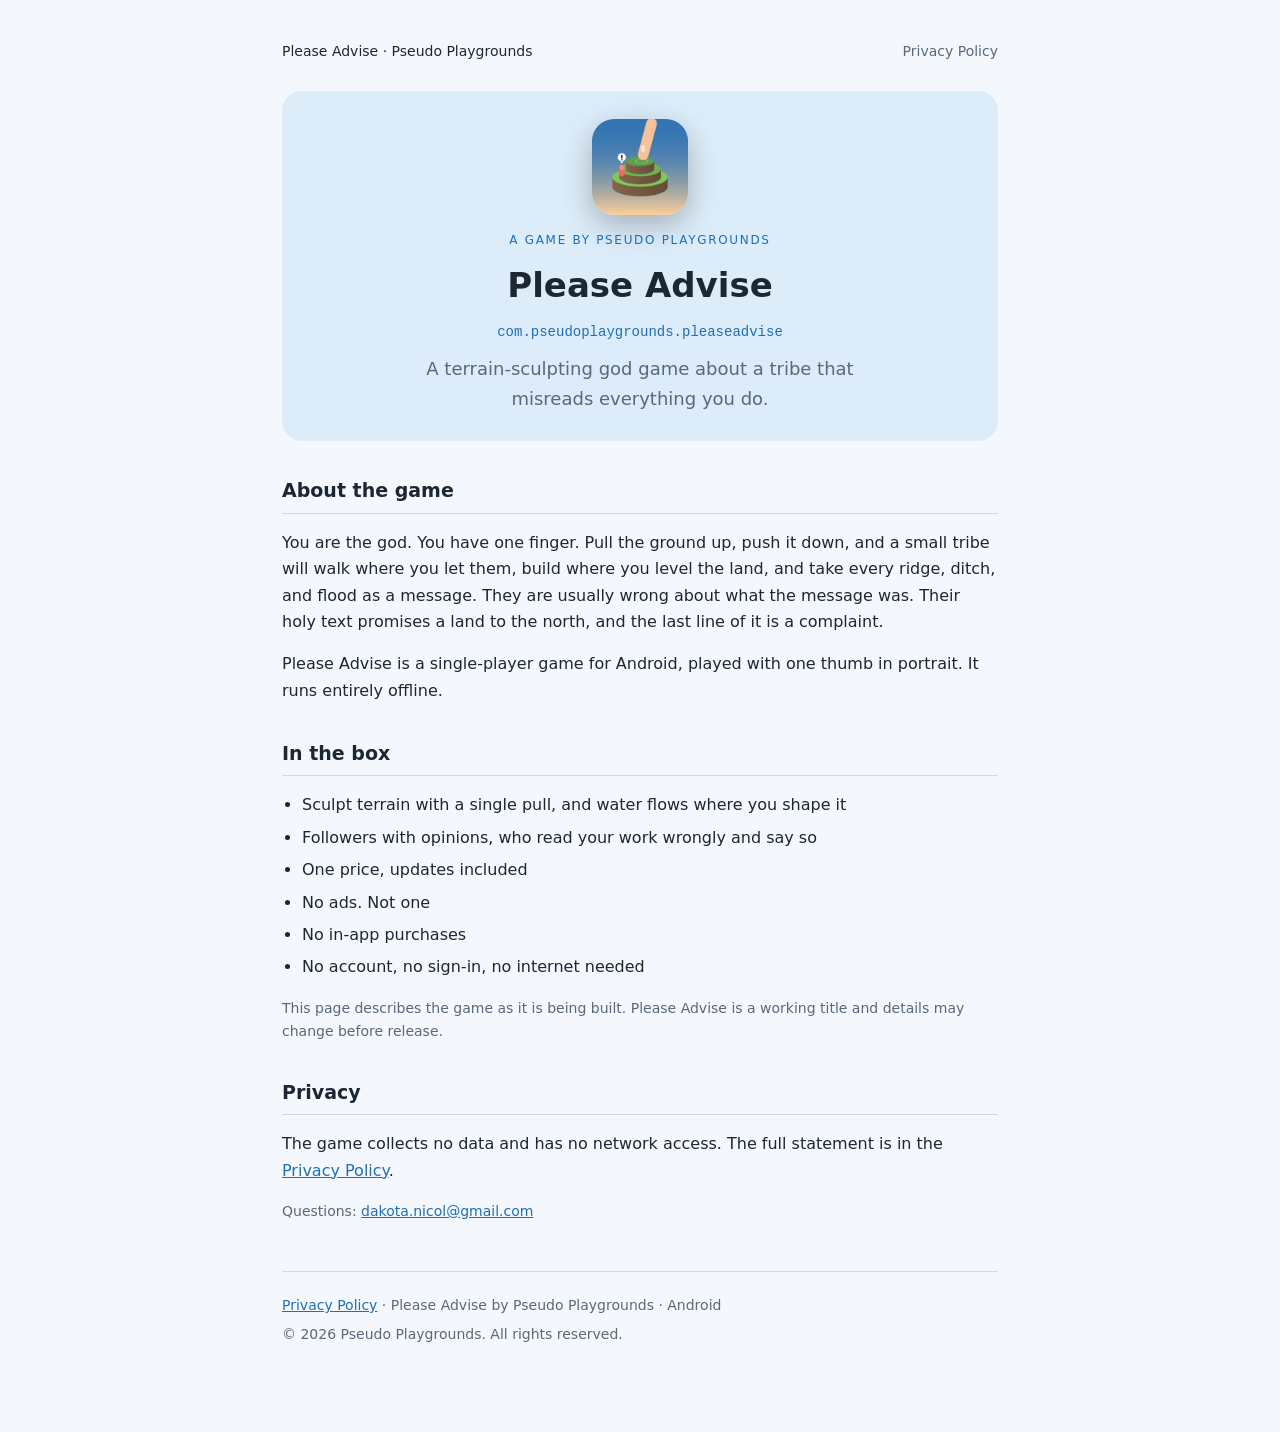
==== pleaseadvise/index.html @ a9bcc536 "Add Please Advise home page and privacy policy" ====
<!doctype html>
<html lang="en">
  <head>
    <meta charset="utf-8" />
    <meta name="viewport" content="width=device-width, initial-scale=1" />
    <meta name="color-scheme" content="light dark" />
    <title>Please Advise</title>
    <meta name="description" content="Please Advise is an offline Android god game by Pseudo Playgrounds. Sculpt the land, and a tribe that misreads everything you do tries to cope." />
    <meta name="application-name" content="Please Advise" />
    <meta name="robots" content="index,follow" />
    <link rel="icon" href="/pleaseadvise/images/icon-192.png" type="image/png" />
    <link rel="apple-touch-icon" href="/pleaseadvise/images/icon.png" />
    <meta property="og:title" content="Please Advise" />
    <meta property="og:site_name" content="Please Advise" />
    <meta property="og:description" content="A terrain-sculpting god game. One price, offline, no ads." />
    <meta property="og:image" content="https://kaldreth.com/pleaseadvise/images/icon.png" />
    <meta property="og:type" content="website" />
    <meta property="og:url" content="https://kaldreth.com/pleaseadvise/" />
    <script type="application/ld+json">
      {"@context":"https://schema.org","@type":"SoftwareApplication","name":"Please Advise","alternateName":"com.pseudoplaygrounds.pleaseadvise","applicationCategory":"GameApplication","operatingSystem":"Android","url":"https://kaldreth.com/pleaseadvise/","author":{"@type":"Organization","name":"Pseudo Playgrounds"},"description":"An offline single-player Android god game. Sculpt the land with one finger and watch a tribe misread what you meant."}
    </script>
    <style>
      :root { --bg:#f4f8fc; --panel:#e4edf6; --text:#1c2733; --muted:#5a6878; --accent:#1f6fb2; --line:#cbd8e6; --hero:#dcecf9; }
      @media (prefers-color-scheme: dark) {
        :root { --bg:#0f1822; --panel:#182534; --text:#e2eaf3; --muted:#92a2b4; --accent:#7cc0f2; --line:#273a4e; --hero:#14212f; }
      }
      * { box-sizing: border-box; }
      html, body { margin: 0; }
      body { background: var(--bg); color: var(--text); font-family: system-ui, -apple-system, "Segoe UI", Roboto, sans-serif; line-height: 1.65; font-size: 16px; }
      .wrap { max-width: 760px; margin: 0 auto; padding: 40px 22px 80px; }
      .topnav { display: flex; justify-content: space-between; gap: 16px; margin-bottom: 28px; font-size: 14px; }
      .topnav a { color: var(--muted); text-decoration: none; }
      .topnav a:hover { color: var(--accent); }
      header { text-align: center; margin-bottom: 28px; background: var(--hero); border-radius: 20px; padding: 28px 18px; }
      .icon { width: 96px; height: 96px; border-radius: 22px; display: block; margin: 0 auto 16px; box-shadow: 0 10px 30px rgba(0,0,0,.25); }
      .eyebrow { color: var(--accent); letter-spacing: .14em; text-transform: uppercase; font-size: 12px; margin: 0 0 6px; }
      h1 { font-size: 34px; margin: 0 0 8px; }
      .app-id { font-family: ui-monospace, Consolas, monospace; font-size: 14px; color: var(--accent); margin: 0 0 10px; word-break: break-all; }
      .lede { color: var(--muted); font-size: 18px; margin: 0 auto; max-width: 38ch; }
      h2 { font-size: 19px; margin: 34px 0 8px; border-bottom: 1px solid var(--line); padding-bottom: 6px; }
      .muted { color: var(--muted); font-size: 14px; }
      a { color: var(--accent); }
      ul { padding-left: 20px; }
      li { margin: 6px 0; }
      footer { margin-top: 48px; border-top: 1px solid var(--line); padding-top: 16px; }
      footer p { margin: 6px 0; }
      @media (max-width: 640px) { h1 { font-size: 28px; } }
    </style>
  </head>
  <body>
    <div class="wrap">
      <nav class="topnav" aria-label="Site">
        <span>Please Advise · Pseudo Playgrounds</span>
        <a href="https://kaldreth.com/pleaseadvise/privacy">Privacy Policy</a>
      </nav>

      <header>
        <img class="icon" src="/pleaseadvise/images/icon.png" alt="Please Advise icon: a finger raising a green hill while a tiny follower looks surprised" />
        <p class="eyebrow">A game by Pseudo Playgrounds</p>
        <h1>Please Advise</h1>
        <p class="app-id">com.pseudoplaygrounds.pleaseadvise</p>
        <p class="lede">A terrain-sculpting god game about a tribe that misreads everything you do.</p>
      </header>

      <h2>About the game</h2>
      <p>
        You are the god. You have one finger. Pull the ground up, push it down,
        and a small tribe will walk where you let them, build where you level the
        land, and take every ridge, ditch, and flood as a message. They are
        usually wrong about what the message was. Their holy text promises a
        land to the north, and the last line of it is a complaint.
      </p>
      <p>
        Please Advise is a single-player game for Android, played with one thumb
        in portrait. It runs entirely offline.
      </p>

      <h2>In the box</h2>
      <ul>
        <li>Sculpt terrain with a single pull, and water flows where you shape it</li>
        <li>Followers with opinions, who read your work wrongly and say so</li>
        <li>One price, updates included</li>
        <li>No ads. Not one</li>
        <li>No in-app purchases</li>
        <li>No account, no sign-in, no internet needed</li>
      </ul>
      <p class="muted">
        This page describes the game as it is being built. Please Advise is a
        working title and details may change before release.
      </p>

      <h2>Privacy</h2>
      <p>
        The game collects no data and has no network access. The full statement
        is in the <a href="https://kaldreth.com/pleaseadvise/privacy">Privacy Policy</a>.
      </p>
      <p class="muted">
        Questions: <a href="mailto:dakota.nicol@gmail.com">dakota.nicol@gmail.com</a>
      </p>

      <footer>
        <p class="muted">
          <a href="https://kaldreth.com/pleaseadvise/privacy">Privacy Policy</a>
          &middot; Please Advise by Pseudo Playgrounds &middot; Android
        </p>
        <p class="muted">&copy; 2026 Pseudo Playgrounds. All rights reserved.</p>
      </footer>
    </div>
  </body>
</html>
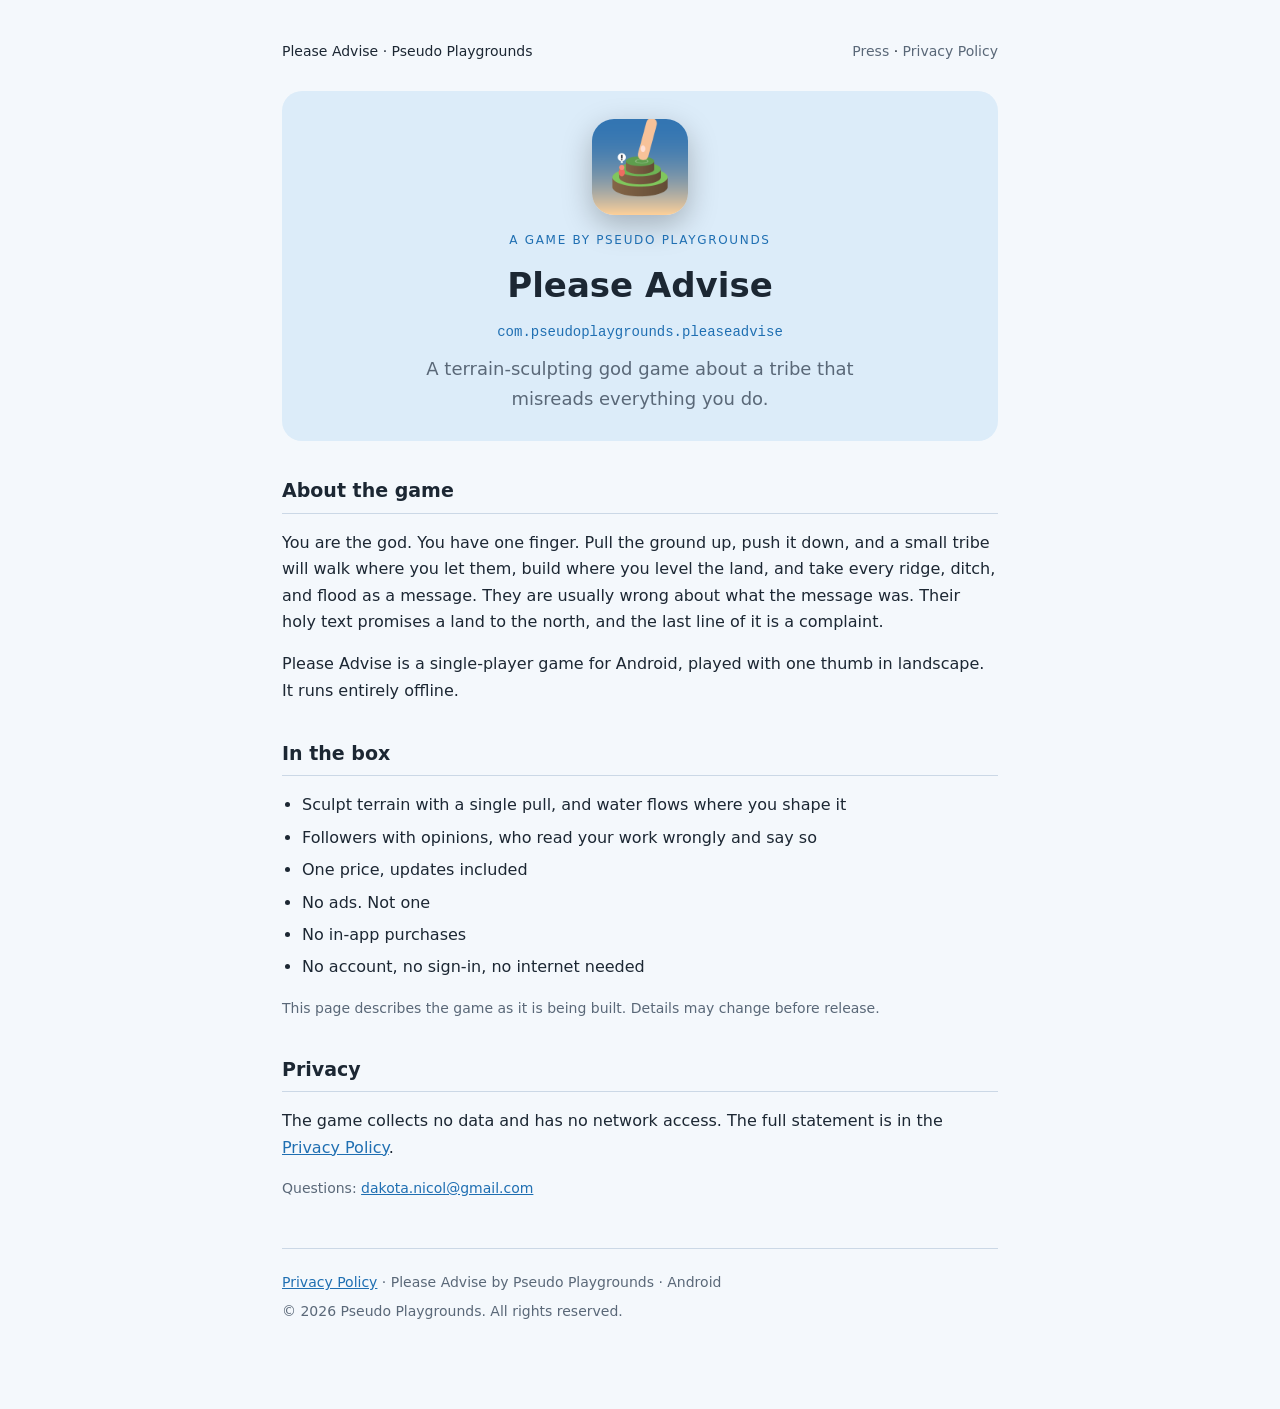
==== commit 87368522: "Please Advise: press page, landscape fix, working-title note removed" ====
--- a/pleaseadvise/index.html
+++ b/pleaseadvise/index.html
@@ -51,7 +51,7 @@
     <div class="wrap">
       <nav class="topnav" aria-label="Site">
         <span>Please Advise · Pseudo Playgrounds</span>
-        <a href="https://kaldreth.com/pleaseadvise/privacy">Privacy Policy</a>
+        <span><a href="https://kaldreth.com/pleaseadvise/press">Press</a> &middot; <a href="https://kaldreth.com/pleaseadvise/privacy">Privacy Policy</a></span>
       </nav>
 
       <header>
@@ -72,7 +72,7 @@
       </p>
       <p>
         Please Advise is a single-player game for Android, played with one thumb
-        in portrait. It runs entirely offline.
+        in landscape. It runs entirely offline.
       </p>
 
       <h2>In the box</h2>
@@ -85,8 +85,8 @@
         <li>No account, no sign-in, no internet needed</li>
       </ul>
       <p class="muted">
-        This page describes the game as it is being built. Please Advise is a
-        working title and details may change before release.
+        This page describes the game as it is being built. Details may change
+        before release.
       </p>
 
       <h2>Privacy</h2>
